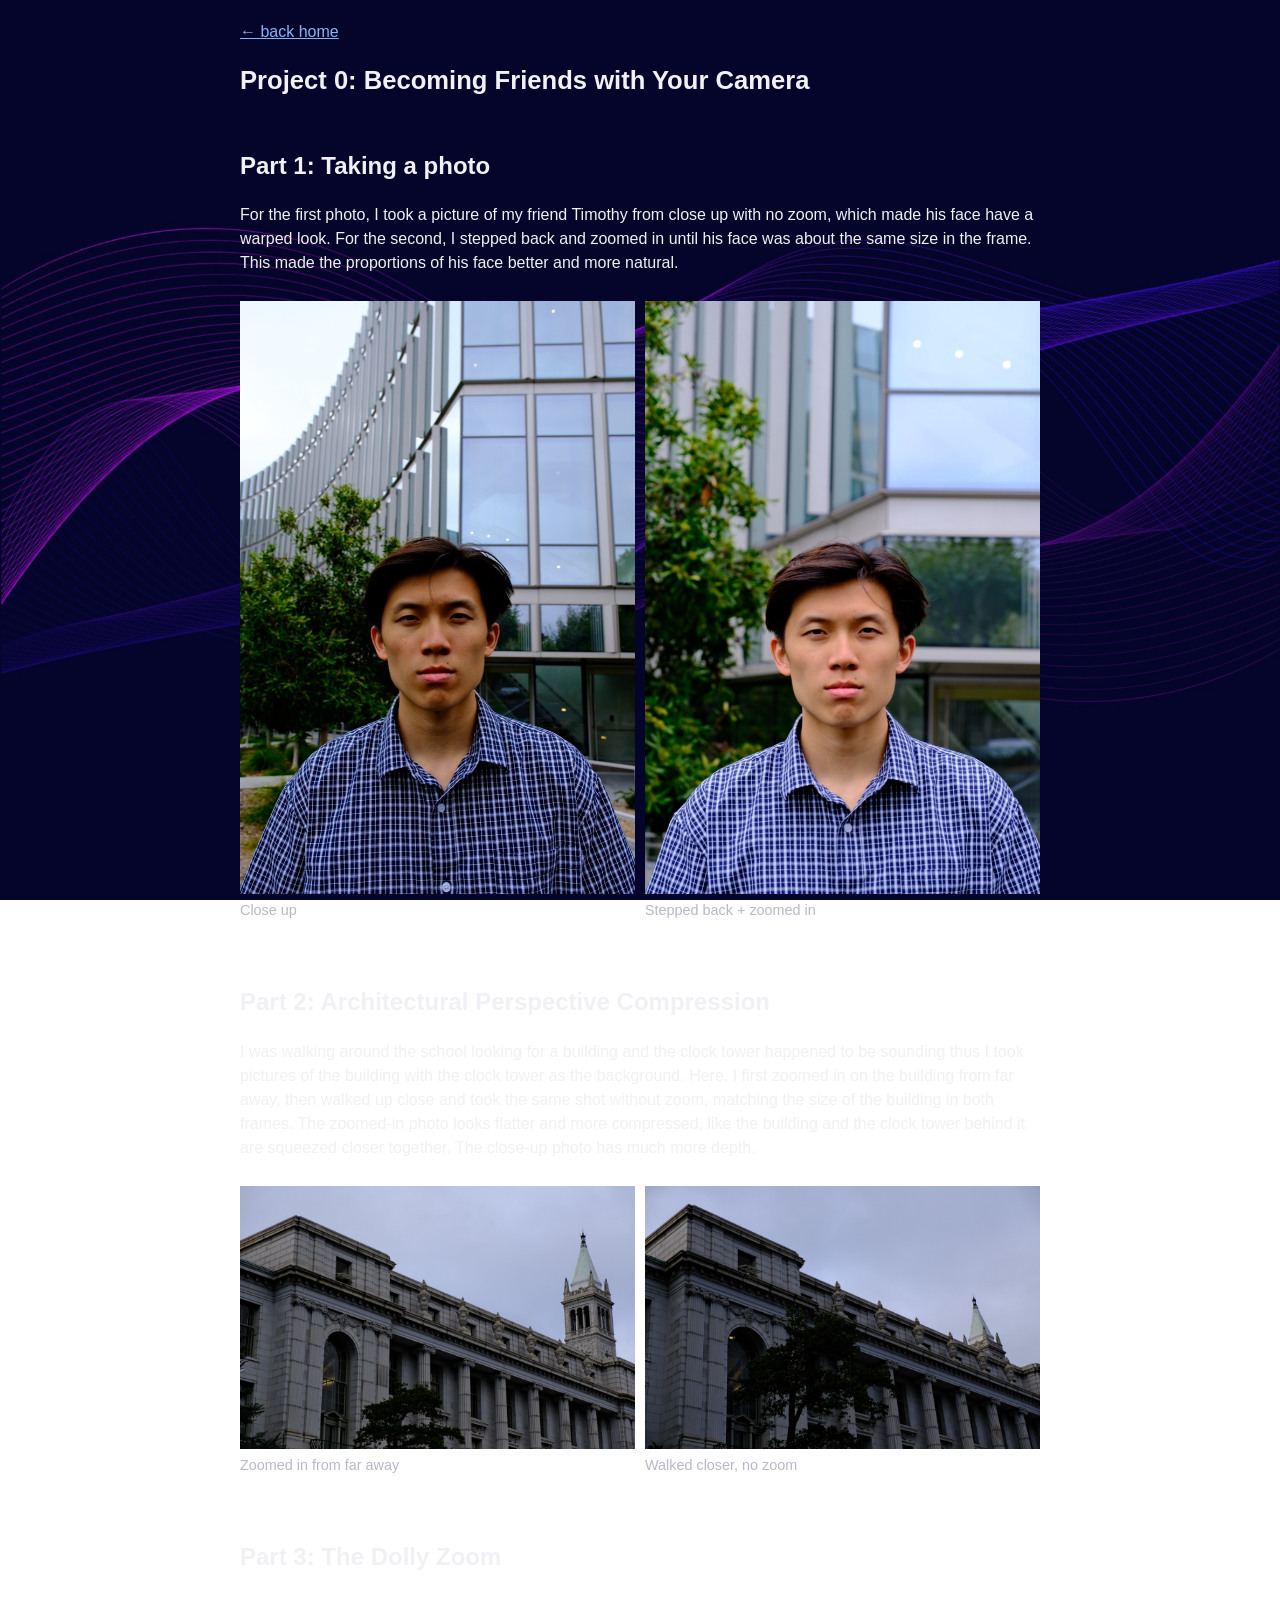
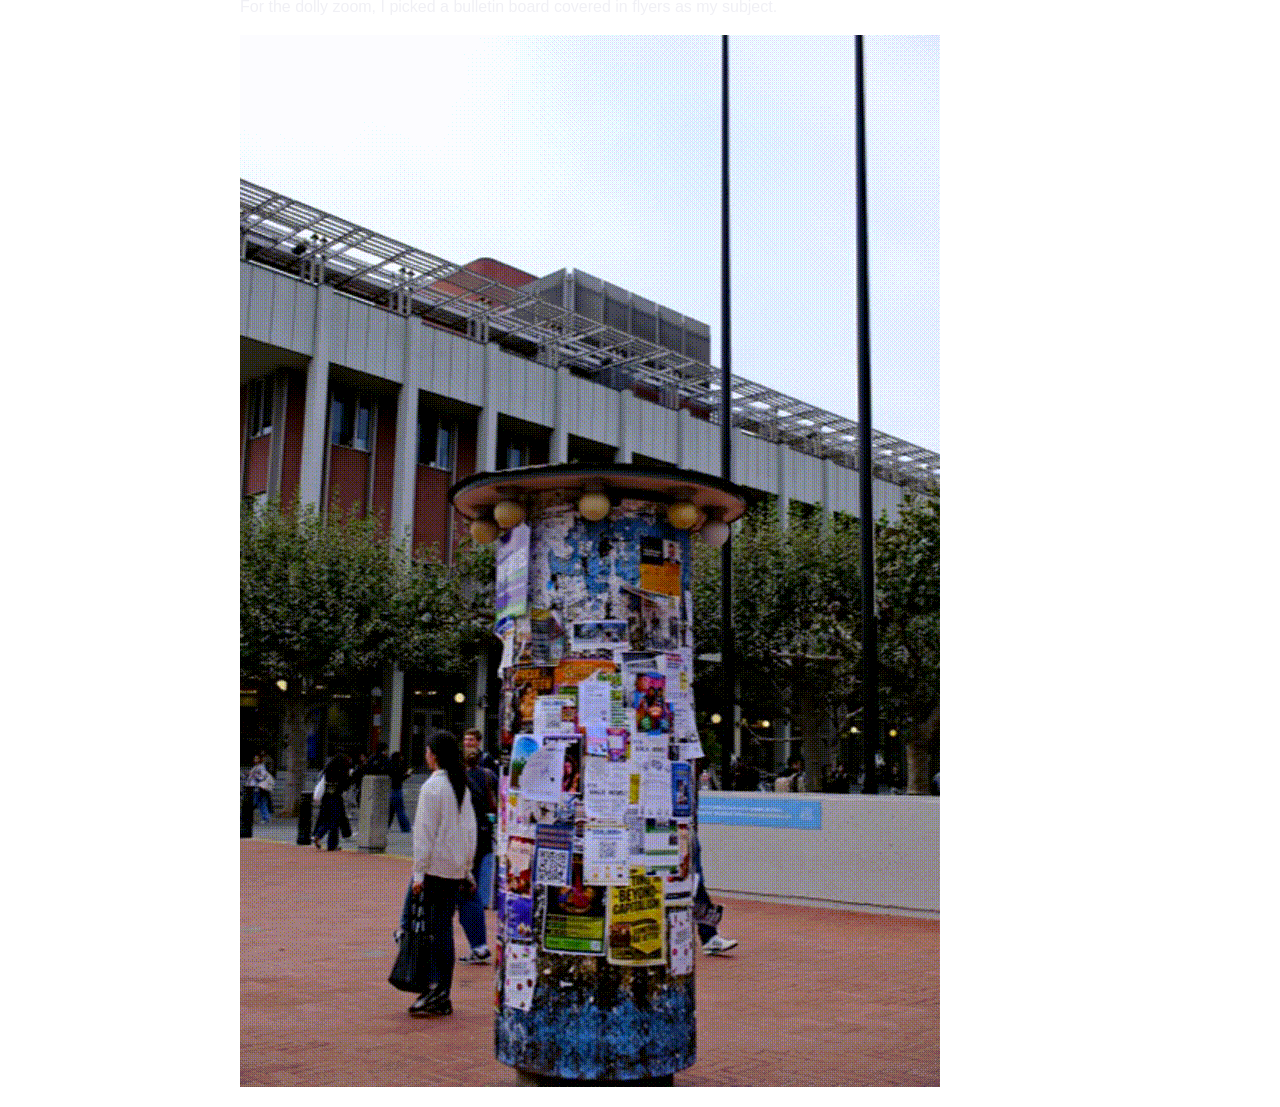
==== 0/index.html @ dc3fa149 "website" ====
<!DOCTYPE html>
<html>
<head>
    <title>Project 0: Becoming Friends with Your Camera</title>
    <style>
        html {
            min-height: 100%;
            background: url('media/web/background.jpg');
            background-size: cover;
            background-position: center;
            background-attachment: fixed;
        }
        body {
            font-family: Arial, sans-serif;
            margin: 20px auto;
            max-width: 800px;
            line-height: 1.5;
            color: #f0f0f5;
        }
        h1 {
            font-size: 1.6em;
        }
        h2 {
            margin-top: 2em;
        }
        img, .side-by-side img {
            max-width: 100%;
            display: block;
            margin: 10px 0;
        }
        .side-by-side {
            display: flex;
            gap: 10px;
            flex-wrap: wrap;
        }
        .side-by-side > div {
            flex: 1;
            min-width: 250px;
        }
        p.caption {
            color: #b8b8c8;
            font-size: 0.9em;
            margin-top: -4px;
        }
        a {
            color: #8ab4f8;
        }
    </style>
</head>
<body>
    <p><a href="../index.html">&larr; back home</a></p>
    <h1>Project 0: Becoming Friends with Your Camera</h1>

    <h2>Part 1: Taking a photo </h2>
    <p>For the first photo, I took a picture of my friend Timothy from close up with no zoom, which made his face have a warped look. For the second, I stepped back and zoomed in until his face was about the same size in the frame. This made the proportions of his face better and more natural.</p>
    <div class="side-by-side">
        <div>
            <img src="media/web/selfie-close.jpg" alt="Close-up photo of Timothy">
            <p class="caption">Close up</p>
        </div>
        <div>
            <img src="media/web/selfie-far.jpg" alt="Stepped back, zoomed-in photo of Timothy">
            <p class="caption">Stepped back + zoomed in</p>
        </div>
    </div>

    <h2>Part 2: Architectural Perspective Compression</h2>
    <p> I was walking around the school looking for a building and the clock tower happened to be sounding thus I took pictures of the building with the clock tower as the background. Here, I first zoomed in on the building from far away, then walked up close and took the same shot without zoom, matching the size of the building in both frames. The zoomed-in photo looks flatter and more compressed, like the building and the clock tower behind it are squeezed closer together. The close-up photo has much more depth.</p>
    <div class="side-by-side">
        <div>
            <img src="media/web/arch-zoomed.jpg" alt="Zoomed in from far away">
            <p class="caption">Zoomed in from far away</p>
        </div>
        <div>
            <img src="media/web/arch-walked.jpg" alt="Walked closer, no zoom">
            <p class="caption">Walked closer, no zoom</p>
        </div>
    </div>

    <h2>Part 3: The Dolly Zoom</h2>
    <p>For the dolly zoom, I picked a bulletin board covered in flyers as my subject. </p>
    <img src="media/web/dolly-zoom.gif" alt="Dolly zoom animation">

</body>
</html>
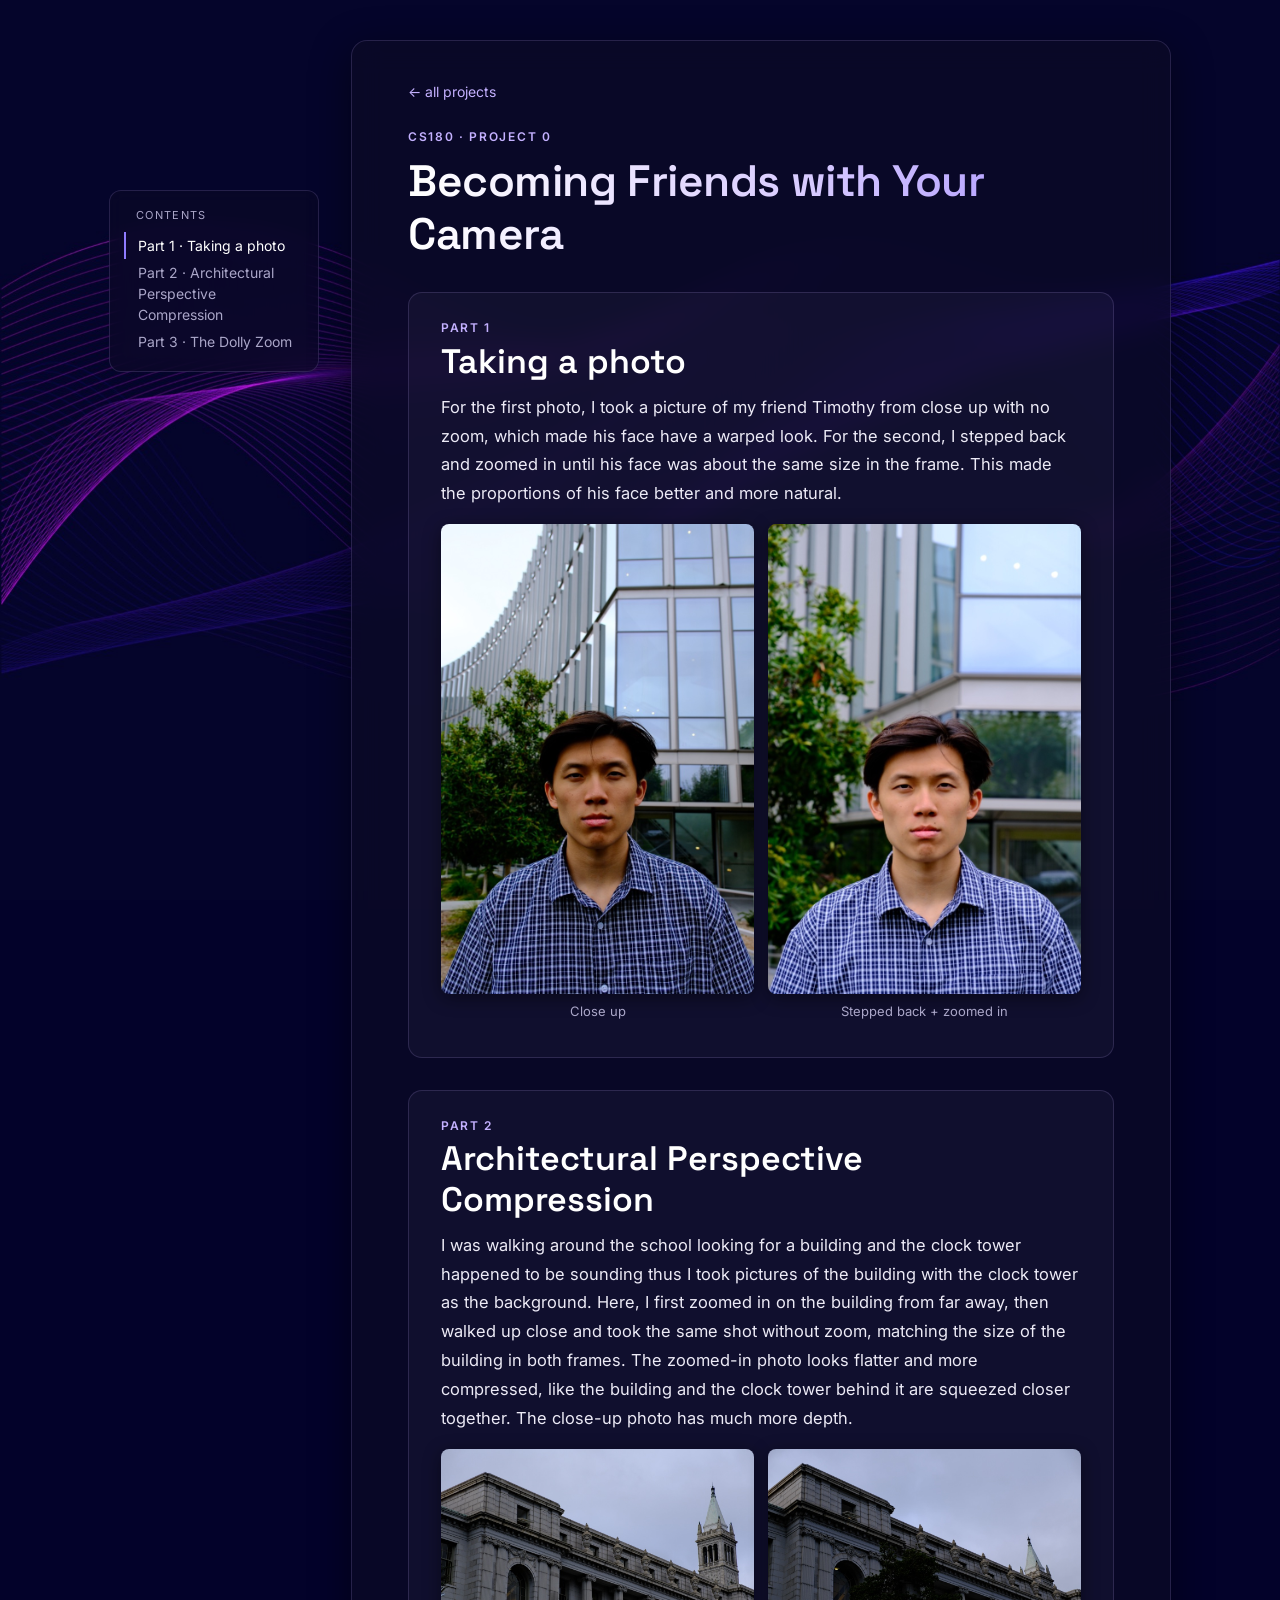
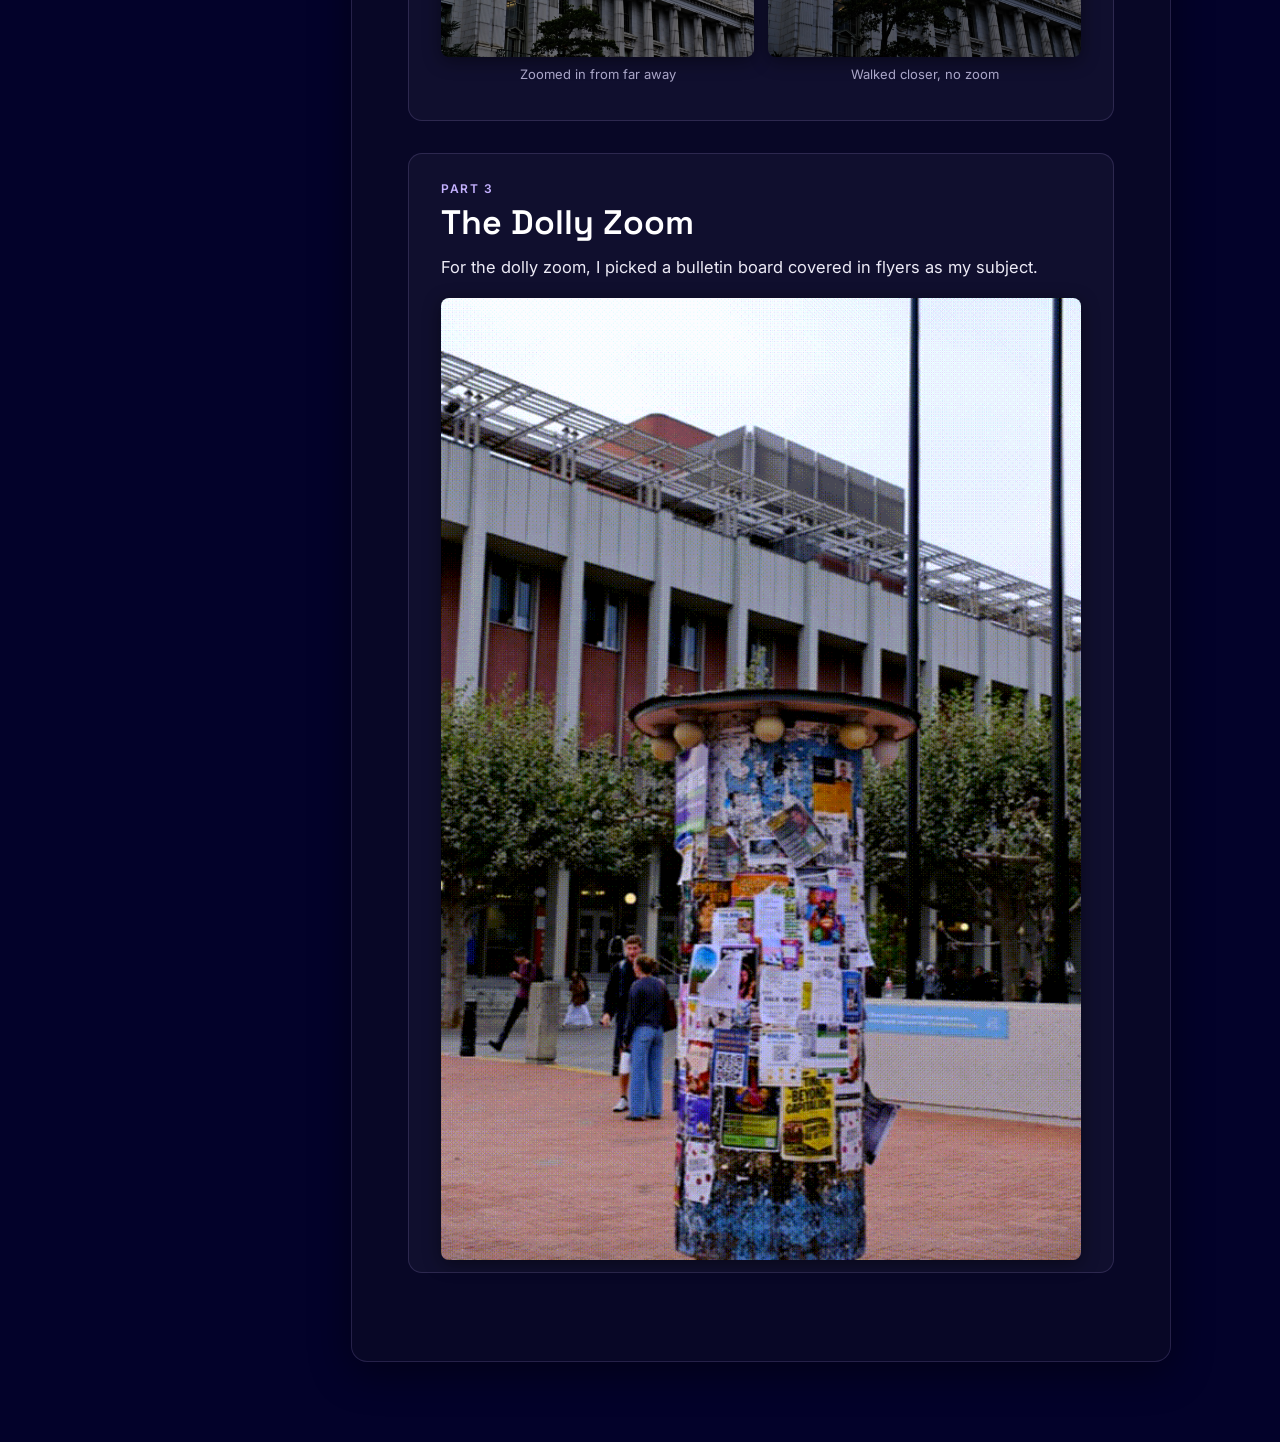
==== commit b5b98fb7: "edits" ====
--- a/0/index.html
+++ b/0/index.html
@@ -1,85 +1,67 @@
 <!DOCTYPE html>
-<html>
+<html lang="en">
 <head>
-    <title>Project 0: Becoming Friends with Your Camera</title>
-    <style>
-        html {
-            min-height: 100%;
-            background: url('media/web/background.jpg');
-            background-size: cover;
-            background-position: center;
-            background-attachment: fixed;
-        }
-        body {
-            font-family: Arial, sans-serif;
-            margin: 20px auto;
-            max-width: 800px;
-            line-height: 1.5;
-            color: #f0f0f5;
-        }
-        h1 {
-            font-size: 1.6em;
-        }
-        h2 {
-            margin-top: 2em;
-        }
-        img, .side-by-side img {
-            max-width: 100%;
-            display: block;
-            margin: 10px 0;
-        }
-        .side-by-side {
-            display: flex;
-            gap: 10px;
-            flex-wrap: wrap;
-        }
-        .side-by-side > div {
-            flex: 1;
-            min-width: 250px;
-        }
-        p.caption {
-            color: #b8b8c8;
-            font-size: 0.9em;
-            margin-top: -4px;
-        }
-        a {
-            color: #8ab4f8;
-        }
-    </style>
+<meta charset="utf-8">
+<meta name="viewport" content="width=device-width, initial-scale=1">
+<title>Becoming Friends with Your Camera</title>
+<link rel="preconnect" href="https://fonts.googleapis.com">
+<link rel="preconnect" href="https://fonts.gstatic.com" crossorigin>
+<link href="https://fonts.googleapis.com/css2?family=Inter:wght@400;500;600;700&family=Space+Grotesk:wght@500;600;700&family=JetBrains+Mono:wght@400;500&display=swap" rel="stylesheet">
+<link rel="stylesheet" href="../assets/blog.css">
 </head>
 <body>
-    <p><a href="../index.html">&larr; back home</a></p>
-    <h1>Project 0: Becoming Friends with Your Camera</h1>
+<div class="layout">
 
-    <h2>Part 1: Taking a photo </h2>
+<nav class="toc">
+  <div class="label">Contents</div>
+</nav>
+
+<main>
+<a class="back" href="../index.html">&larr; all projects</a>
+
+<header class="hero">
+  <div class="kicker">CS180 · Project 0</div>
+  <h1>Becoming Friends with Your Camera</h1>
+</header>
+<section class="block">
+<h2 id="part-1-taking-a-photo"><span class="num">Part 1</span>Taking a photo</h2>
     <p>For the first photo, I took a picture of my friend Timothy from close up with no zoom, which made his face have a warped look. For the second, I stepped back and zoomed in until his face was about the same size in the frame. This made the proportions of his face better and more natural.</p>
-    <div class="side-by-side">
+    <div class="grid">
         <div>
-            <img src="media/web/selfie-close.jpg" alt="Close-up photo of Timothy">
-            <p class="caption">Close up</p>
+            <img src="images/results/selfie-close.jpg" alt="Close-up photo of Timothy">
+            <div class="cap">Close up</div>
         </div>
         <div>
-            <img src="media/web/selfie-far.jpg" alt="Stepped back, zoomed-in photo of Timothy">
-            <p class="caption">Stepped back + zoomed in</p>
+            <img src="images/results/selfie-far.jpg" alt="Stepped back, zoomed-in photo of Timothy">
+            <div class="cap">Stepped back + zoomed in</div>
         </div>
     </div>
+</section>
 
-    <h2>Part 2: Architectural Perspective Compression</h2>
+<section class="block">
+<h2 id="part-2-architectural-perspective-compression"><span class="num">Part 2</span>Architectural Perspective Compression</h2>
     <p> I was walking around the school looking for a building and the clock tower happened to be sounding thus I took pictures of the building with the clock tower as the background. Here, I first zoomed in on the building from far away, then walked up close and took the same shot without zoom, matching the size of the building in both frames. The zoomed-in photo looks flatter and more compressed, like the building and the clock tower behind it are squeezed closer together. The close-up photo has much more depth.</p>
-    <div class="side-by-side">
+    <div class="grid">
         <div>
-            <img src="media/web/arch-zoomed.jpg" alt="Zoomed in from far away">
-            <p class="caption">Zoomed in from far away</p>
+            <img src="images/results/arch-zoomed.jpg" alt="Zoomed in from far away">
+            <div class="cap">Zoomed in from far away</div>
         </div>
         <div>
-            <img src="media/web/arch-walked.jpg" alt="Walked closer, no zoom">
-            <p class="caption">Walked closer, no zoom</p>
+            <img src="images/results/arch-walked.jpg" alt="Walked closer, no zoom">
+            <div class="cap">Walked closer, no zoom</div>
         </div>
     </div>
+</section>
 
-    <h2>Part 3: The Dolly Zoom</h2>
+<section class="block">
+<h2 id="part-3-the-dolly-zoom"><span class="num">Part 3</span>The Dolly Zoom</h2>
     <p>For the dolly zoom, I picked a bulletin board covered in flyers as my subject. </p>
-    <img src="media/web/dolly-zoom.gif" alt="Dolly zoom animation">
+    <img src="images/results/dolly-zoom.gif" alt="Dolly zoom animation">
+</section>
 
+</main>
+</div>
+
+<script src="../assets/blog.js"></script>
 </body>
-</html>+</html>
--- a/assets/blog.css
+++ b/assets/blog.css
@@ -0,0 +1,144 @@
+:root {
+    --card: rgba(12, 10, 38, 0.72);
+    --card-solid: #0e0c2a;
+    --ink: #eceaf6;
+    --muted: #aaa6c8;
+    --line: rgba(190, 170, 255, 0.16);
+    --accent: #c4b1ff;
+    --accent-2: #8f7bff;
+    --accent-soft: rgba(143, 123, 255, 0.13);
+    --code-bg: rgba(4, 3, 20, 0.6);
+    --shadow: 0 4px 18px rgba(0, 0, 0, .45);
+  }
+  * { box-sizing: border-box; }
+  html {
+    scroll-behavior: smooth; scroll-padding-top: 24px;
+    min-height: 100%;
+    background: #03022a url('background.jpg') center / cover fixed;
+  }
+  body {
+    margin: 0;
+    color: var(--ink);
+    font: 16.5px/1.75 Inter, system-ui, sans-serif;
+  }
+  a { color: var(--accent); text-underline-offset: 3px; }
+  ::selection { background: rgba(143, 123, 255, .45); }
+
+  /* ---------- layout: sticky table of contents + reading card ---------- */
+  .layout {
+    display: grid;
+    grid-template-columns: 210px minmax(0, 820px);
+    gap: 32px;
+    justify-content: center;
+    padding: 40px 24px 80px;
+  }
+  nav.toc {
+    position: sticky; top: 32px; align-self: start;
+    margin-top: 150px;
+    font-size: 14px; line-height: 1.5;
+    background: rgba(12, 10, 38, 0.55); backdrop-filter: blur(8px); -webkit-backdrop-filter: blur(8px);
+    border: 1px solid var(--line); border-radius: 12px; padding: 16px 14px;
+  }
+  nav.toc .label { font-size: 11px; letter-spacing: .12em; text-transform: uppercase; color: var(--muted); margin: 0 0 8px 12px; }
+  nav.toc a { display: block; color: var(--muted); text-decoration: none; padding: 3px 0 3px 12px; border-left: 2px solid transparent; }
+  nav.toc a.sub { padding-left: 24px; font-size: 13px; }
+  nav.toc a:hover, nav.toc a.active { color: #fff; border-left-color: var(--accent-2); }
+  @media (max-width: 1100px) {
+    .layout { grid-template-columns: minmax(0, 820px); gap: 0; }
+    nav.toc { display: none; }
+  }
+  main {
+    min-width: 0;
+    background: var(--card);
+    backdrop-filter: blur(14px); -webkit-backdrop-filter: blur(14px);
+    border: 1px solid var(--line);
+    border-radius: 16px;
+    box-shadow: 0 10px 40px rgba(0, 0, 0, .45);
+    padding: 36px 56px 56px;
+  }
+  @media (max-width: 700px) { .layout { padding: 16px 10px 40px; } main { padding: 24px 18px 40px; } }
+
+  /* ---------- typography ---------- */
+  .back { font-size: 14px; text-decoration: none; }
+  header.hero { margin: 20px 0 32px; }
+  .kicker { font-size: 12px; letter-spacing: .14em; text-transform: uppercase; color: var(--accent); font-weight: 600; }
+  h1, h2, h3 { font-family: "Space Grotesk", Inter, sans-serif; font-weight: 600; line-height: 1.2; color: #fff; }
+  h1 {
+    font-size: 44px; margin: 8px 0 12px; letter-spacing: -.01em;
+    background: linear-gradient(90deg, #fff 0%, #d9ccff 55%, #a58fff 100%);
+    -webkit-background-clip: text; background-clip: text; color: transparent;
+  }
+  .dek { font-size: 19px; color: var(--muted); margin: 0; }
+  h2 { font-size: 34px; margin: 80px 0 10px; padding-top: 32px; border-top: 1px solid var(--line); }
+  main > h2 + p { font-size: 17.5px; color: var(--muted); }
+  header.hero + h2 { margin-top: 8px; padding-top: 0; border-top: none; }
+  h2 .num, h3 .num {
+    display: block; font-family: Inter, sans-serif; font-size: 12px; font-weight: 600;
+    letter-spacing: .14em; text-transform: uppercase; color: var(--accent); margin-bottom: 6px;
+  }
+  h3 { font-size: 25px; margin: 0 0 14px; }
+  section.block {
+    background: rgba(255, 255, 255, .035); border: 1px solid var(--line); border-radius: 14px;
+    padding: 28px 32px 12px; margin: 32px 0;
+  }
+  section.block > h2:first-child { margin-top: 0; padding-top: 0; border-top: none; }
+  section.block h3 { margin-top: 36px; }
+  section.block > h3:first-child { margin-top: 0; }
+  section.block .wide { margin-left: -16px; margin-right: -16px; }
+  @media (max-width: 700px) { section.block { padding: 20px 16px 6px; margin: 24px -8px; } }
+  img[style*="max-width"] { margin-left: auto; margin-right: auto; }
+  h4 { font-size: 16.5px; margin: 32px 0 6px; font-weight: 600; color: #fff; }
+  p { margin: 0 0 16px; }
+  b, strong { color: #fff; font-weight: 600; }
+  ul, ol { padding-left: 22px; }
+  code { font: 13.5px "JetBrains Mono", monospace; background: rgba(255, 255, 255, .09); padding: 1px 5px; border-radius: 4px; }
+  pre {
+    background: var(--code-bg); border: 1px solid var(--line); border-radius: 10px;
+    padding: 16px 18px; overflow-x: auto; font-size: 13px; line-height: 1.6; margin: 12px 0 20px;
+  }
+  pre code { background: none; padding: 0; font-size: inherit; color: #dcd6ff; }
+  .math { margin: 20px 0; color: #fff; overflow-x: auto; }
+  .katex { font-size: 1.15em; }
+  details { margin: 12px 0 20px; }
+  details summary { cursor: pointer; color: var(--accent); font-size: 14px; font-weight: 500; }
+  details pre { margin-top: 10px; }
+
+  /* ---------- callouts ---------- */
+  .takeaway {
+    background: var(--accent-soft); border: 1px solid var(--line); border-left: 4px solid var(--accent-2);
+    padding: 14px 18px; border-radius: 0 10px 10px 0; margin: 28px 0;
+  }
+  .takeaway b:first-child { display: block; font-size: 11px; letter-spacing: .12em; text-transform: uppercase; color: var(--accent); margin-bottom: 2px; }
+  .intro-card { background: rgba(255, 255, 255, .04); border: 1px solid var(--line); border-radius: 12px; padding: 20px 24px; }
+  .intro-card ol { margin: 8px 0 0; }
+
+  /* ---------- figures ---------- */
+  figure { margin: 20px 0 28px; }
+  .grid { display: grid; gap: 14px; grid-template-columns: repeat(var(--cols, 2), minmax(0, 1fr)); align-items: start; margin: 16px 0 24px; }
+  .c3 { --cols: 3; } .c4 { --cols: 4; }
+  @media (max-width: 640px) { .c3, .c4 { --cols: 2; } }
+  .grid > div, figure.solo { margin: 0; }
+  img {
+    display: block; width: 100%; height: auto; border-radius: 8px;
+    box-shadow: var(--shadow); cursor: zoom-in; transition: transform .15s ease;
+  }
+  img:hover { transform: translateY(-2px); }
+  img.tiny { width: 36%; min-width: 40px; margin: 8px auto 0; }
+  img.filter { max-width: 220px; margin: 0 auto; image-rendering: pixelated; }
+  .cap, figcaption { font-size: 13px; color: var(--muted); text-align: center; margin-top: 8px; line-height: 1.45; }
+  .wide { margin-left: -30px; margin-right: -30px; }
+  @media (max-width: 900px) { .wide { margin-left: 0; margin-right: 0; } }
+
+  table { border-collapse: collapse; width: 100%; font-size: 14.5px; margin: 12px 0 20px; }
+  th, td { border-bottom: 1px solid var(--line); padding: 8px 10px; text-align: left; }
+  th { font-weight: 600; color: var(--muted); font-size: 12px; text-transform: uppercase; letter-spacing: .06em; }
+
+  footer { margin-top: 72px; padding-top: 20px; border-top: 1px solid var(--line); font-size: 13px; color: var(--muted); }
+
+  /* ---------- click-to-zoom ---------- */
+  #lightbox {
+    position: fixed; inset: 0; background: rgba(3, 2, 20, .92); display: none;
+    align-items: center; justify-content: center; z-index: 10; cursor: zoom-out; padding: 24px;
+  }
+  #lightbox.open { display: flex; }
+  #lightbox img { max-width: 100%; max-height: 100%; width: auto; box-shadow: none; cursor: zoom-out; transform: none; }
